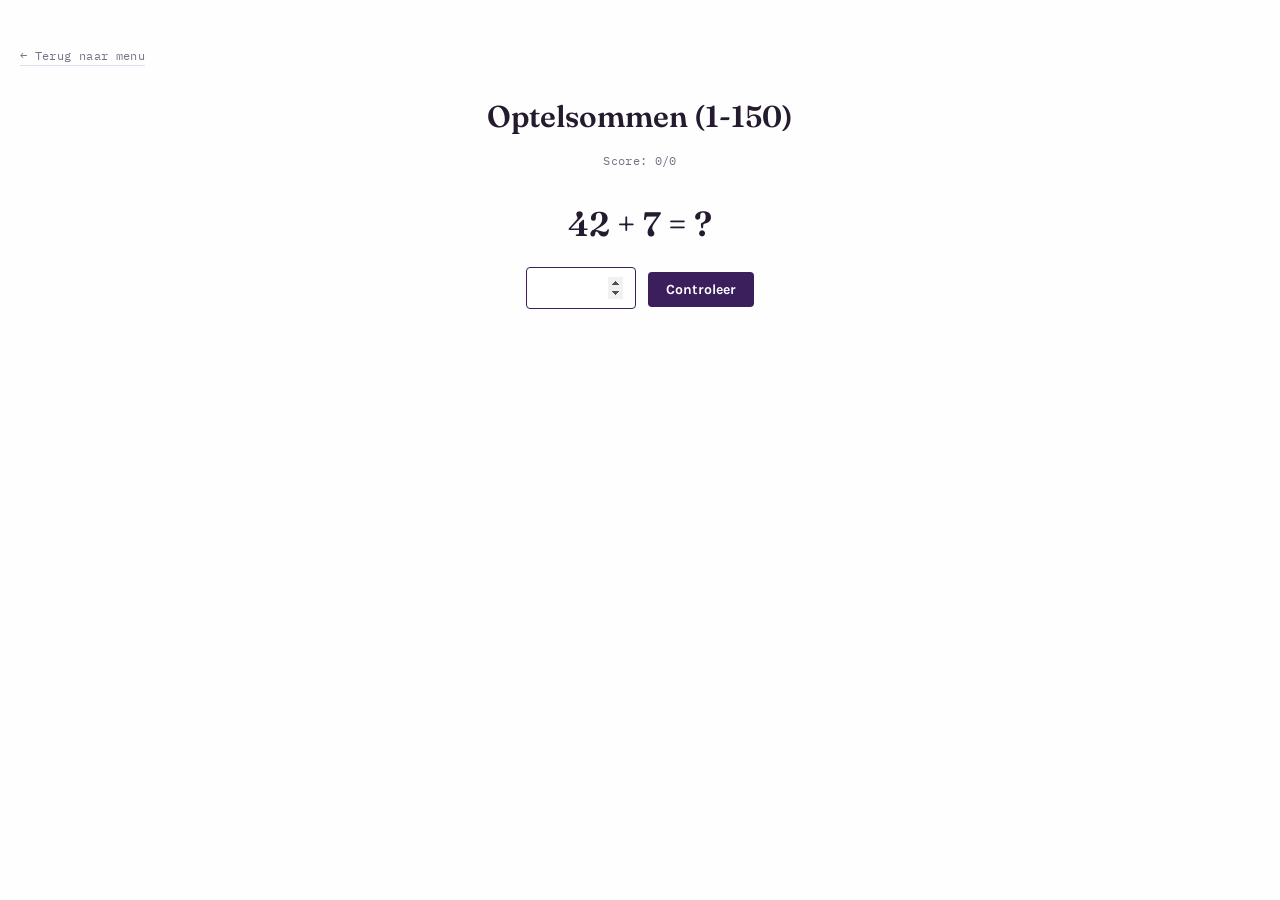
==== games/addition-2/index.html @ bac89e25 "Eerste versie: Anti Brainrot Tool met 7 breinoefeningen Kaarten memory, optelsommen, tafels, delinge" ====
<!DOCTYPE html>
<html lang="nl">
<head>
  <meta charset="UTF-8">
  <title>Optelsommen</title>
  <link rel="stylesheet" href="https://fonts.googleapis.com/css2?family=Fraunces:opsz,wght@9..144,500;9..144,600;9..144,700&family=Karla:wght@400;500;700&family=IBM+Plex+Mono:wght@400;500;600&display=swap">
  <link rel="stylesheet" href="../../base.css">
</head>
<body>
  <a class="back-link" href="../../index.html">← Terug naar menu</a>
  <h1>Optelsommen (1-150)</h1>
  <p id="score">Score: 0/0</p>

  <div class="quiz-box">
    <p id="question"></p>
    <form id="answer-form">
      <input type="number" id="answer" autocomplete="off" required>
      <button type="submit">Controleer</button>
    </form>
    <p id="feedback"></p>
  </div>

  <script src="../../stats.js"></script>
  <script src="script.js"></script>
</body>
</html>
---- base.css ----
:root {
  --bg: #fefefe;
  --ink: #241b2f;
  --muted: #7a7188;
  --accent: #3b1e5c;
  --accent-hover: #2c1747;
  --accent-soft: #f4f0f9;
  --rule: #e4dcef;
  --ok: #4f7a58;
  --ok-soft: #e7f0e9;
  --err: #a83f52;
  --err-soft: #f7e9ec;

  --font-display: "Fraunces", Georgia, "Times New Roman", serif;
  --font-body: "Karla", "Trebuchet MS", sans-serif;
  --font-mono: "IBM Plex Mono", "Courier New", monospace;
}

* {
  box-sizing: border-box;
}

body {
  margin: 0;
  background: var(--bg);
  color: var(--ink);
  font-family: var(--font-body);
  display: flex;
  flex-direction: column;
  align-items: center;
  padding: 48px 20px 80px;
}

h1 {
  font-family: var(--font-display);
  font-weight: 600;
  font-size: 30px;
  margin: 0 0 6px;
  text-align: center;
}

.subtitle {
  color: var(--muted);
  font-size: 14px;
  margin: 0 0 28px;
  text-align: center;
}

.back-link {
  align-self: flex-start;
  color: var(--muted);
  text-decoration: none;
  font-family: var(--font-mono);
  font-size: 12px;
  letter-spacing: 0.03em;
  margin-bottom: 32px;
  border-bottom: 1px solid var(--rule);
  padding-bottom: 2px;
}

.back-link:hover {
  color: var(--accent);
  border-color: var(--accent);
}

.quiz-box {
  margin-top: 6px;
  text-align: center;
  max-width: 360px;
}

#status,
#score {
  font-family: var(--font-mono);
  font-size: 12px;
  color: var(--muted);
  letter-spacing: 0.03em;
  min-height: 16px;
}

#question {
  font-family: var(--font-display);
  font-size: 34px;
  font-weight: 600;
  margin: 16px 0 22px;
}

input[type="number"],
input[type="text"] {
  font-family: var(--font-body);
  font-size: 18px;
  padding: 9px 12px;
  border: 1px solid var(--rule);
  border-radius: 4px;
  width: 110px;
  text-align: center;
  background: #fff;
  color: var(--ink);
}

input:focus {
  outline: none;
  border-color: var(--accent);
}

button {
  font-family: var(--font-body);
  font-weight: 700;
  font-size: 14px;
  padding: 9px 18px;
  margin-left: 8px;
  border-radius: 4px;
  border: none;
  background: var(--accent);
  color: #fff;
  cursor: pointer;
  transition: background 0.15s;
}

button:hover {
  background: var(--accent-hover);
}

button:focus-visible,
a:focus-visible {
  outline: 2px solid var(--accent);
  outline-offset: 2px;
}

#feedback {
  margin-top: 18px;
  font-size: 14px;
  min-height: 20px;
}
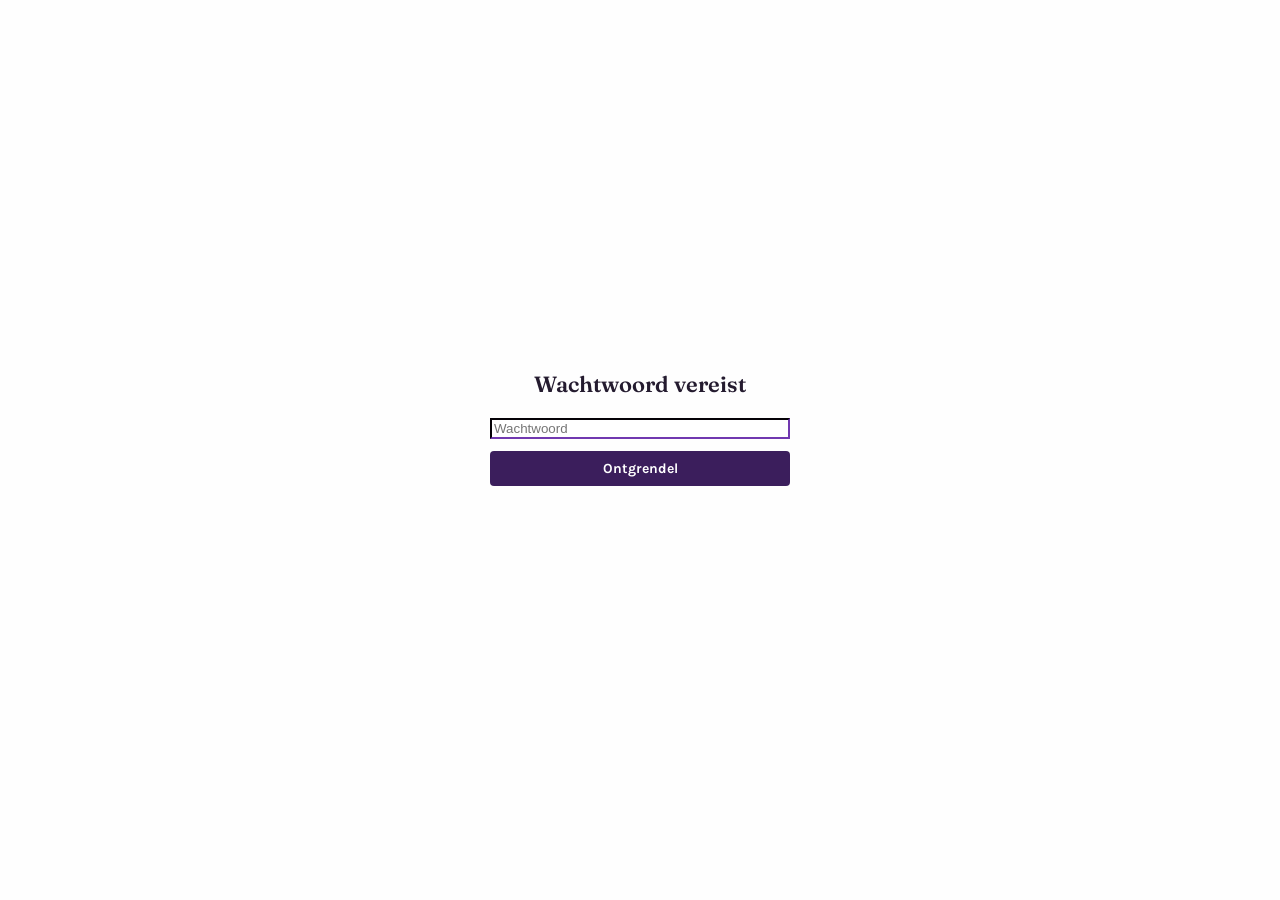
==== commit 440faac6: "Score per spel met filter, en wachtwoordslot voor de site Score wordt nu per oefening bijgehouden (l" ====
--- a/games/addition-2/index.html
+++ b/games/addition-2/index.html
@@ -7,19 +7,31 @@
   <link rel="stylesheet" href="../../base.css">
 </head>
 <body>
-  <a class="back-link" href="../../index.html">← Terug naar menu</a>
-  <h1>Optelsommen (1-150)</h1>
-  <p id="score">Score: 0/0</p>
-
-  <div class="quiz-box">
-    <p id="question"></p>
-    <form id="answer-form">
-      <input type="number" id="answer" autocomplete="off" required>
-      <button type="submit">Controleer</button>
+  <div id="gate" class="gate-overlay">
+    <form id="gate-form" class="gate-form">
+      <p class="gate-label">Wachtwoord vereist</p>
+      <input type="password" id="gate-password" placeholder="Wachtwoord" autocomplete="current-password" autofocus>
+      <button type="submit">Ontgrendel</button>
+      <p class="gate-error" id="gate-error"></p>
     </form>
-    <p id="feedback"></p>
   </div>
 
+  <div id="app-content" hidden>
+    <a class="back-link" href="../../index.html">← Terug naar menu</a>
+    <h1>Optelsommen (1-150)</h1>
+    <p id="score">Score: 0/0</p>
+
+    <div class="quiz-box">
+      <p id="question"></p>
+      <form id="answer-form">
+        <input type="number" id="answer" autocomplete="off" required>
+        <button type="submit">Controleer</button>
+      </form>
+      <p id="feedback"></p>
+    </div>
+  </div>
+
+  <script src="../../gate.js"></script>
   <script src="../../stats.js"></script>
   <script src="script.js"></script>
 </body>
--- a/base.css
+++ b/base.css
@@ -132,3 +132,48 @@
   font-size: 14px;
   min-height: 20px;
 }
+
+.gate-overlay {
+  position: fixed;
+  inset: 0;
+  background: var(--bg);
+  display: flex;
+  align-items: center;
+  justify-content: center;
+  padding: 20px;
+  z-index: 100;
+}
+
+.gate-overlay[hidden] {
+  display: none;
+}
+
+.gate-form {
+  width: 100%;
+  max-width: 300px;
+  text-align: center;
+}
+
+.gate-label {
+  font-family: var(--font-display);
+  font-size: 22px;
+  font-weight: 600;
+  margin: 0 0 20px;
+}
+
+.gate-form input[type="password"] {
+  width: 100%;
+  margin-bottom: 12px;
+}
+
+.gate-form button {
+  width: 100%;
+  margin-left: 0;
+}
+
+.gate-error {
+  color: var(--err);
+  font-size: 13px;
+  min-height: 18px;
+  margin-top: 14px;
+}
